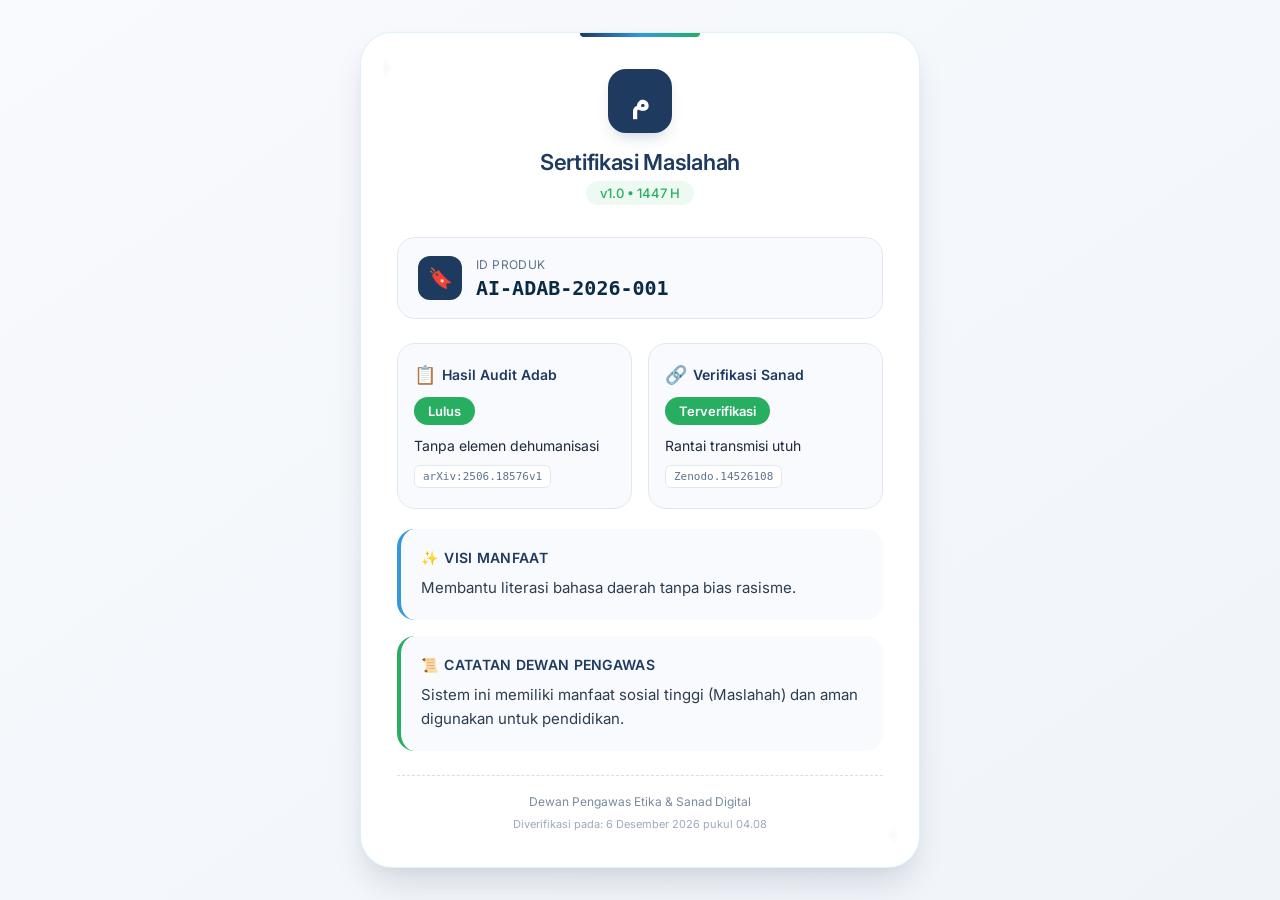
==== sertifikat/AI-ADAB-2026-001.html @ 3d68c77d "scan qr code" ====
<!DOCTYPE html>
<html lang="id">
<head>
    <meta charset="UTF-8">
    <meta name="viewport" content="width=device-width, initial-scale=1.0">
    <title>Sertifikasi Maslahah | AI-ADAB-2026-001</title>
    <link rel="preconnect" href="https://fonts.googleapis.com">
    <link rel="preconnect" href="https://fonts.gstatic.com" crossorigin>
    <link href="https://fonts.googleapis.com/css2?family=Inter:opsz,wght@14..32,400;14..32,500;14..32,600;14..32,700&display=swap" rel="stylesheet">
    <style>
        * {
            margin: 0;
            padding: 0;
            box-sizing: border-box;
        }

        body {
            font-family: 'Inter', sans-serif;
            background: linear-gradient(145deg, #f8fafd 0%, #f0f4f9 100%);
            min-height: 100vh;
            display: flex;
            align-items: center;
            justify-content: center;
            padding: 20px;
        }

        .certificate {
            max-width: 560px;
            width: 100%;
            background: white;
            border-radius: 32px;
            padding: 36px;
            box-shadow: 0 20px 35px -8px rgba(0, 30, 60, 0.15), 0 4px 12px rgba(0, 0, 0, 0.02);
            position: relative;
            border: 1px solid rgba(52, 152, 219, 0.15);
        }

        /* Garis atas dengan warna islami */
        .certificate::before {
            content: "";
            position: absolute;
            top: 0;
            left: 50%;
            transform: translateX(-50%);
            width: 120px;
            height: 4px;
            background: linear-gradient(90deg, #1e3a5f, #3498db, #27ae60);
            border-radius: 0 0 4px 4px;
        }

        .header {
            text-align: center;
            margin-bottom: 32px;
        }

        .logo {
            width: 64px;
            height: 64px;
            background: #1e3a5f;
            border-radius: 18px;
            display: flex;
            align-items: center;
            justify-content: center;
            margin: 0 auto 16px;
            color: white;
            font-size: 30px;
            font-weight: 600;
            box-shadow: 0 8px 16px -6px rgba(30, 58, 95, 0.25);
        }

        .title {
            font-size: 22px;
            font-weight: 600;
            color: #1e3a5f;
            letter-spacing: -0.3px;
            margin-bottom: 6px;
        }

        .version {
            font-size: 13px;
            color: #27ae60;
            background: rgba(39, 174, 96, 0.08);
            display: inline-block;
            padding: 4px 14px;
            border-radius: 40px;
            font-weight: 500;
        }

        /* ID Card */
        .id-card {
            background: #f8fafd;
            border-radius: 18px;
            padding: 18px 20px;
            margin-bottom: 24px;
            display: flex;
            align-items: center;
            gap: 14px;
            border: 1px solid #e1e9f0;
        }

        .id-icon {
            width: 44px;
            height: 44px;
            background: #1e3a5f;
            border-radius: 12px;
            display: flex;
            align-items: center;
            justify-content: center;
            color: white;
            font-size: 20px;
        }

        .id-label {
            font-size: 12px;
            color: #5f738c;
            text-transform: uppercase;
            letter-spacing: 0.4px;
            margin-bottom: 4px;
        }

        .id-value {
            font-size: 20px;
            font-weight: 600;
            color: #0b2a44;
            font-family: 'SF Mono', monospace;
        }

        /* Grid 2 kolom */
        .grid-2 {
            display: grid;
            grid-template-columns: 1fr 1fr;
            gap: 16px;
            margin-bottom: 20px;
        }

        .card {
            background: #f8fafd;
            border-radius: 18px;
            padding: 20px 16px;
            border: 1px solid #e1e9f0;
        }

        .card h3 {
            font-size: 14px;
            font-weight: 600;
            color: #1e3a5f;
            margin-bottom: 12px;
            display: flex;
            align-items: center;
            gap: 6px;
        }

        .card h3 span {
            font-size: 18px;
        }

        .status {
            display: inline-block;
            padding: 6px 14px;
            background: #27ae60;
            color: white;
            font-size: 13px;
            font-weight: 600;
            border-radius: 30px;
            margin-bottom: 10px;
        }

        .status.verified {
            background: #27ae60;
        }

        .detail {
            font-size: 14px;
            color: #1e293b;
            line-height: 1.5;
            margin-bottom: 8px;
        }

        .ref {
            font-size: 11px;
            color: #5f738c;
            background: white;
            padding: 4px 8px;
            border-radius: 6px;
            display: inline-block;
            font-family: monospace;
            border: 1px solid #e1e9f0;
        }

        /* Visi dan Catatan */
        .section {
            background: #f8fafd;
            border-radius: 18px;
            padding: 20px;
            margin-bottom: 16px;
            border-left: 4px solid;
        }

        .vision {
            border-left-color: #3498db;
        }

        .notes {
            border-left-color: #27ae60;
        }

        .section h3 {
            font-size: 14px;
            font-weight: 600;
            color: #1e3a5f;
            margin-bottom: 10px;
            text-transform: uppercase;
            letter-spacing: 0.3px;
            display: flex;
            align-items: center;
            gap: 6px;
        }

        .section p {
            font-size: 15px;
            color: #2c3e50;
            line-height: 1.6;
        }

        .footer {
            margin-top: 24px;
            padding-top: 18px;
            border-top: 1px dashed #d0e0f0;
            text-align: center;
        }

        .footer-text {
            font-size: 12px;
            color: #7a8b9f;
        }

        .timestamp {
            font-size: 11px;
            color: #9aabbf;
            margin-top: 8px;
        }

        /* Hiasan islami subtle */
        .islamic-pattern {
            position: absolute;
            opacity: 0.03;
            font-size: 24px;
            color: #1e3a5f;
            pointer-events: none;
            font-family: 'Times New Roman', serif;
        }

        /* Responsive */
        @media (max-width: 500px) {
            .certificate {
                padding: 24px;
            }
            
            .grid-2 {
                grid-template-columns: 1fr;
            }
            
            .id-card {
                flex-direction: column;
                text-align: center;
            }
        }
    </style>
</head>
<body>
    <div class="certificate">
        <!-- Hiasan islamic pattern -->
        <div class="islamic-pattern" style="top: 20px; left: 20px;">﴿</div>
        <div class="islamic-pattern" style="bottom: 20px; right: 20px;">﴾</div>
        
        <div class="header">
            <div class="logo">م</div>
            <div class="title">Sertifikasi Maslahah</div>
            <div class="version">v1.0 • 1447 H</div>
        </div>

        <!-- ID Produk -->
        <div class="id-card">
            <div class="id-icon">🔖</div>
            <div>
                <div class="id-label">ID Produk</div>
                <div class="id-value">AI-ADAB-2026-001</div>
            </div>
        </div>

        <!-- Hasil Audit & Verifikasi Sanad (Grid 2 kolom) -->
        <div class="grid-2">
            <!-- Hasil Audit Adab -->
            <div class="card">
                <h3>
                    <span>📋</span> Hasil Audit Adab
                </h3>
                <div class="status verified">Lulus</div>
                <div class="detail">Tanpa elemen dehumanisasi</div>
                <div class="ref">arXiv:2506.18576v1</div>
            </div>

            <!-- Verifikasi Sanad -->
            <div class="card">
                <h3>
                    <span>🔗</span> Verifikasi Sanad
                </h3>
                <div class="status verified">Terverifikasi</div>
                <div class="detail">Rantai transmisi utuh</div>
                <div class="ref">Zenodo.14526108</div>
            </div>
        </div>

        <!-- Visi Manfaat -->
        <div class="section vision">
            <h3>
                <span>✨</span> Visi Manfaat
            </h3>
            <p>Membantu literasi bahasa daerah tanpa bias rasisme.</p>
        </div>

        <!-- Catatan Dewan Pengawas -->
        <div class="section notes">
            <h3>
                <span>📜</span> Catatan Dewan Pengawas
            </h3>
            <p>Sistem ini memiliki manfaat sosial tinggi (Maslahah) dan aman digunakan untuk pendidikan.</p>
        </div>

        <!-- Footer -->
        <div class="footer">
            <div class="footer-text">Dewan Pengawas Etika & Sanad Digital</div>
            <div class="timestamp" id="timestamp"></div>
        </div>
    </div>

    <script>
        // Menampilkan waktu akses
        document.getElementById('timestamp').textContent = 
            'Diverifikasi pada: ' + new Date().toLocaleString('id-ID', {
                day: 'numeric',
                month: 'long',
                year: 'numeric',
                hour: '2-digit',
                minute: '2-digit'
            });
    </script>
</body>
</html>
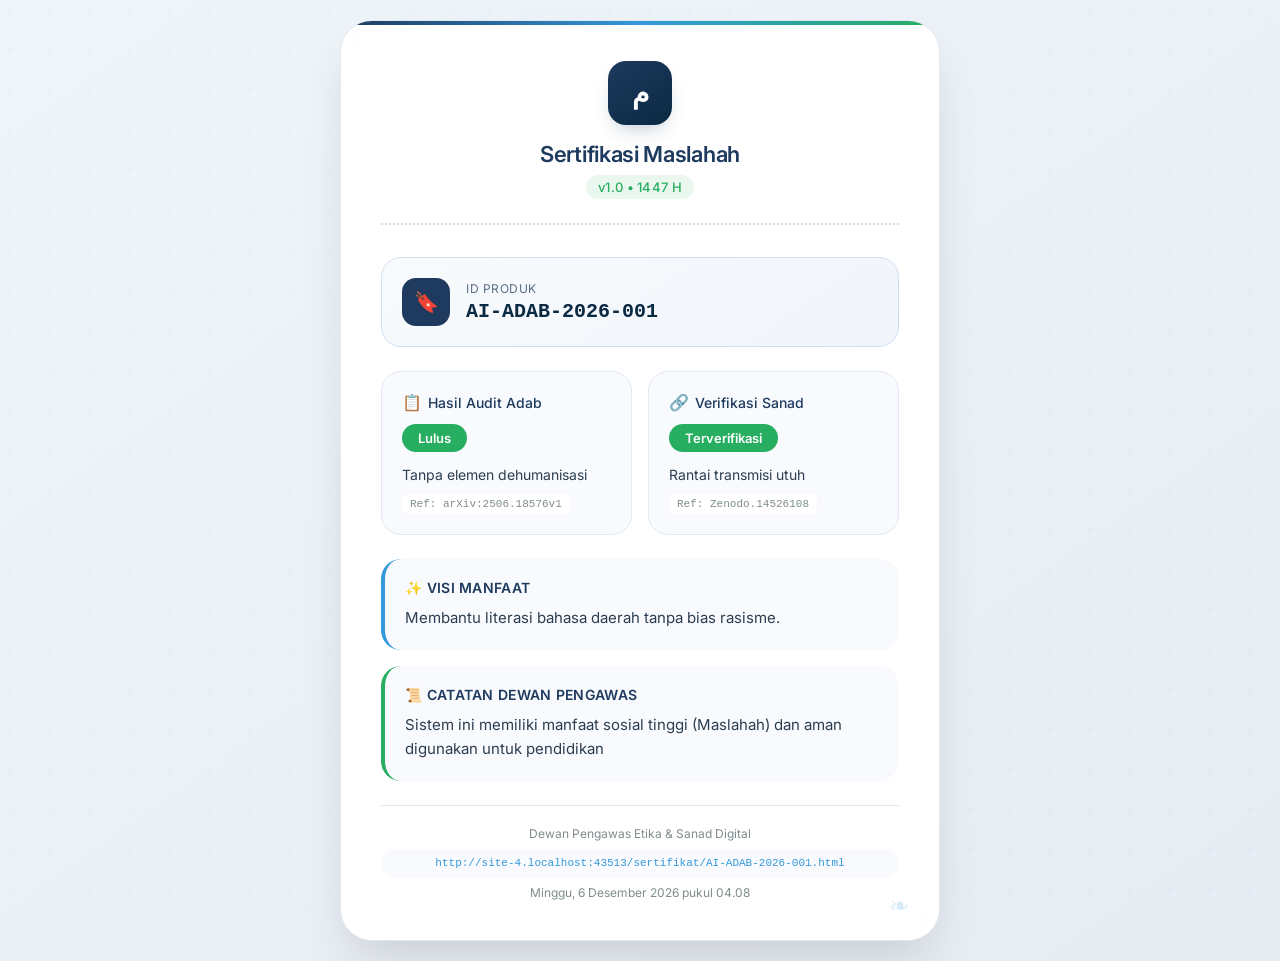
==== commit 05e19182: "add dark mode" ====
--- a/sertifikat/AI-ADAB-2026-001.html
+++ b/sertifikat/AI-ADAB-2026-001.html
@@ -3,347 +3,91 @@
 <head>
     <meta charset="UTF-8">
     <meta name="viewport" content="width=device-width, initial-scale=1.0">
-    <title>Sertifikasi Maslahah | AI-ADAB-2026-001</title>
-    <link rel="preconnect" href="https://fonts.googleapis.com">
-    <link rel="preconnect" href="https://fonts.gstatic.com" crossorigin>
-    <link href="https://fonts.googleapis.com/css2?family=Inter:opsz,wght@14..32,400;14..32,500;14..32,600;14..32,700&display=swap" rel="stylesheet">
+    <title>Sertifikat Maslahah | AI-ADAB-2026-001</title>
+    <link rel="stylesheet" href="../css/style.css">
     <style>
-        * {
-            margin: 0;
-            padding: 0;
-            box-sizing: border-box;
-        }
-
-        body {
-            font-family: 'Inter', sans-serif;
-            background: linear-gradient(145deg, #f8fafd 0%, #f0f4f9 100%);
-            min-height: 100vh;
-            display: flex;
-            align-items: center;
-            justify-content: center;
-            padding: 20px;
-        }
-
-        .certificate {
-            max-width: 560px;
-            width: 100%;
-            background: white;
-            border-radius: 32px;
-            padding: 36px;
-            box-shadow: 0 20px 35px -8px rgba(0, 30, 60, 0.15), 0 4px 12px rgba(0, 0, 0, 0.02);
-            position: relative;
-            border: 1px solid rgba(52, 152, 219, 0.15);
-        }
-
-        /* Garis atas dengan warna islami */
-        .certificate::before {
-            content: "";
-            position: absolute;
-            top: 0;
-            left: 50%;
-            transform: translateX(-50%);
-            width: 120px;
-            height: 4px;
-            background: linear-gradient(90deg, #1e3a5f, #3498db, #27ae60);
-            border-radius: 0 0 4px 4px;
-        }
-
-        .header {
-            text-align: center;
-            margin-bottom: 32px;
-        }
-
-        .logo {
-            width: 64px;
-            height: 64px;
-            background: #1e3a5f;
-            border-radius: 18px;
-            display: flex;
-            align-items: center;
-            justify-content: center;
-            margin: 0 auto 16px;
-            color: white;
-            font-size: 30px;
-            font-weight: 600;
-            box-shadow: 0 8px 16px -6px rgba(30, 58, 95, 0.25);
-        }
-
-        .title {
-            font-size: 22px;
-            font-weight: 600;
-            color: #1e3a5f;
-            letter-spacing: -0.3px;
-            margin-bottom: 6px;
-        }
-
-        .version {
-            font-size: 13px;
-            color: #27ae60;
-            background: rgba(39, 174, 96, 0.08);
-            display: inline-block;
-            padding: 4px 14px;
-            border-radius: 40px;
-            font-weight: 500;
-        }
-
-        /* ID Card */
-        .id-card {
-            background: #f8fafd;
-            border-radius: 18px;
-            padding: 18px 20px;
-            margin-bottom: 24px;
-            display: flex;
-            align-items: center;
-            gap: 14px;
-            border: 1px solid #e1e9f0;
-        }
-
-        .id-icon {
-            width: 44px;
-            height: 44px;
-            background: #1e3a5f;
-            border-radius: 12px;
-            display: flex;
-            align-items: center;
-            justify-content: center;
-            color: white;
-            font-size: 20px;
-        }
-
-        .id-label {
-            font-size: 12px;
-            color: #5f738c;
-            text-transform: uppercase;
-            letter-spacing: 0.4px;
-            margin-bottom: 4px;
-        }
-
-        .id-value {
-            font-size: 20px;
-            font-weight: 600;
-            color: #0b2a44;
-            font-family: 'SF Mono', monospace;
-        }
-
-        /* Grid 2 kolom */
-        .grid-2 {
-            display: grid;
-            grid-template-columns: 1fr 1fr;
-            gap: 16px;
-            margin-bottom: 20px;
-        }
-
-        .card {
-            background: #f8fafd;
-            border-radius: 18px;
-            padding: 20px 16px;
-            border: 1px solid #e1e9f0;
-        }
-
-        .card h3 {
-            font-size: 14px;
-            font-weight: 600;
-            color: #1e3a5f;
-            margin-bottom: 12px;
-            display: flex;
-            align-items: center;
-            gap: 6px;
-        }
-
-        .card h3 span {
-            font-size: 18px;
-        }
-
-        .status {
-            display: inline-block;
-            padding: 6px 14px;
-            background: #27ae60;
-            color: white;
-            font-size: 13px;
-            font-weight: 600;
-            border-radius: 30px;
-            margin-bottom: 10px;
-        }
-
-        .status.verified {
-            background: #27ae60;
-        }
-
-        .detail {
-            font-size: 14px;
-            color: #1e293b;
-            line-height: 1.5;
-            margin-bottom: 8px;
-        }
-
-        .ref {
-            font-size: 11px;
-            color: #5f738c;
-            background: white;
-            padding: 4px 8px;
-            border-radius: 6px;
-            display: inline-block;
-            font-family: monospace;
-            border: 1px solid #e1e9f0;
-        }
-
-        /* Visi dan Catatan */
-        .section {
-            background: #f8fafd;
-            border-radius: 18px;
-            padding: 20px;
-            margin-bottom: 16px;
-            border-left: 4px solid;
-        }
-
-        .vision {
-            border-left-color: #3498db;
-        }
-
-        .notes {
-            border-left-color: #27ae60;
-        }
-
-        .section h3 {
-            font-size: 14px;
-            font-weight: 600;
-            color: #1e3a5f;
-            margin-bottom: 10px;
-            text-transform: uppercase;
-            letter-spacing: 0.3px;
-            display: flex;
-            align-items: center;
-            gap: 6px;
-        }
-
-        .section p {
-            font-size: 15px;
-            color: #2c3e50;
-            line-height: 1.6;
-        }
-
-        .footer {
-            margin-top: 24px;
-            padding-top: 18px;
-            border-top: 1px dashed #d0e0f0;
-            text-align: center;
-        }
-
-        .footer-text {
-            font-size: 12px;
-            color: #7a8b9f;
-        }
-
-        .timestamp {
-            font-size: 11px;
-            color: #9aabbf;
-            margin-top: 8px;
-        }
-
-        /* Hiasan islami subtle */
-        .islamic-pattern {
-            position: absolute;
-            opacity: 0.03;
-            font-size: 24px;
-            color: #1e3a5f;
-            pointer-events: none;
-            font-family: 'Times New Roman', serif;
-        }
-
-        /* Responsive */
-        @media (max-width: 500px) {
-            .certificate {
-                padding: 24px;
-            }
-            
-            .grid-2 {
-                grid-template-columns: 1fr;
-            }
-            
-            .id-card {
-                flex-direction: column;
-                text-align: center;
-            }
-        }
+        /* Font Inter dari Google Fonts */
+        @import url('https://fonts.googleapis.com/css2?family=Inter:wght@400;500;600;700&display=swap');
     </style>
 </head>
 <body>
-    <div class="certificate">
-        <!-- Hiasan islamic pattern -->
-        <div class="islamic-pattern" style="top: 20px; left: 20px;">﴿</div>
-        <div class="islamic-pattern" style="bottom: 20px; right: 20px;">﴾</div>
+    <div class="certificate-container">
+        <!-- Islamic Pattern (very subtle) -->
+        <div class="islamic-pattern" style="top: 10px; left: 10px;">✧</div>
+        <div class="islamic-pattern" style="bottom: 10px; right: 10px;">✧</div>
         
-        <div class="header">
+        <div class="certificate-header">
             <div class="logo">م</div>
-            <div class="title">Sertifikasi Maslahah</div>
+            <h1>Sertifikasi Maslahah</h1>
             <div class="version">v1.0 • 1447 H</div>
         </div>
 
-        <!-- ID Produk -->
+        <!-- ID Card -->
         <div class="id-card">
             <div class="id-icon">🔖</div>
-            <div>
+            <div class="id-details">
                 <div class="id-label">ID Produk</div>
                 <div class="id-value">AI-ADAB-2026-001</div>
             </div>
         </div>
 
-        <!-- Hasil Audit & Verifikasi Sanad (Grid 2 kolom) -->
-        <div class="grid-2">
-            <!-- Hasil Audit Adab -->
-            <div class="card">
-                <h3>
-                    <span>📋</span> Hasil Audit Adab
-                </h3>
-                <div class="status verified">Lulus</div>
-                <div class="detail">Tanpa elemen dehumanisasi</div>
-                <div class="ref">arXiv:2506.18576v1</div>
+        <!-- Results Grid -->
+        <div class="results-grid">
+            <!-- Audit Adab -->
+            <div class="result-card">
+                <h3><i>📋</i> Hasil Audit Adab</h3>
+                <div class="status-badge">Lulus</div>
+                <div class="detail-text">Tanpa elemen dehumanisasi</div>
+                <div class="reference">Ref: arXiv:2506.18576v1</div>
             </div>
 
             <!-- Verifikasi Sanad -->
-            <div class="card">
-                <h3>
-                    <span>🔗</span> Verifikasi Sanad
-                </h3>
-                <div class="status verified">Terverifikasi</div>
-                <div class="detail">Rantai transmisi utuh</div>
-                <div class="ref">Zenodo.14526108</div>
+            <div class="result-card">
+                <h3><i>🔗</i> Verifikasi Sanad</h3>
+                <div class="status-badge verified">Terverifikasi</div>
+                <div class="detail-text">Rantai transmisi utuh</div>
+                <div class="reference">Ref: Zenodo.14526108</div>
             </div>
         </div>
 
         <!-- Visi Manfaat -->
-        <div class="section vision">
-            <h3>
-                <span>✨</span> Visi Manfaat
-            </h3>
+        <div class="vision-section">
+            <h3>✨ Visi Manfaat</h3>
             <p>Membantu literasi bahasa daerah tanpa bias rasisme.</p>
         </div>
 
         <!-- Catatan Dewan Pengawas -->
-        <div class="section notes">
-            <h3>
-                <span>📜</span> Catatan Dewan Pengawas
-            </h3>
-            <p>Sistem ini memiliki manfaat sosial tinggi (Maslahah) dan aman digunakan untuk pendidikan.</p>
+        <div class="notes-section">
+            <h3>📜 Catatan Dewan Pengawas</h3>
+            <p>Sistem ini memiliki manfaat sosial tinggi (Maslahah) dan aman digunakan untuk pendidikan</p>
         </div>
 
-        <!-- Footer -->
-        <div class="footer">
-            <div class="footer-text">Dewan Pengawas Etika & Sanad Digital</div>
-            <div class="timestamp" id="timestamp"></div>
+        <!-- Footer dengan Verifikasi -->
+        <div class="certificate-footer">
+            <div>Dewan Pengawas Etika & Sanad Digital</div>
+            <div class="verification-url" id="current-url"></div>
+            <div id="access-time" style="margin-top: 8px;"></div>
         </div>
     </div>
 
     <script>
-        // Menampilkan waktu akses
-        document.getElementById('timestamp').textContent = 
-            'Diverifikasi pada: ' + new Date().toLocaleString('id-ID', {
-                day: 'numeric',
-                month: 'long',
-                year: 'numeric',
-                hour: '2-digit',
-                minute: '2-digit'
-            });
+        // Menampilkan URL verifikasi dan waktu akses
+        document.getElementById('current-url').textContent = window.location.href;
+        document.getElementById('access-time').textContent = new Date().toLocaleString('id-ID', { 
+            weekday: 'long', 
+            year: 'numeric', 
+            month: 'long', 
+            day: 'numeric',
+            hour: '2-digit',
+            minute: '2-digit'
+        });
+        
+        // Tambahkan efek fade in
+        document.body.style.opacity = '0';
+        window.onload = function() {
+            document.body.style.transition = 'opacity 0.5s ease';
+            document.body.style.opacity = '1';
+        };
     </script>
 </body>
 </html>
--- a/css/style.css
+++ b/css/style.css
@@ -0,0 +1,464 @@
+* {
+    margin: 0;
+    padding: 0;
+    box-sizing: border-box;
+    font-family: 'Inter', -apple-system, BlinkMacSystemFont, 'Segoe UI', Roboto, sans-serif;
+}
+
+body {
+    background: linear-gradient(145deg, #f0f5fa 0%, #e6ecf3 100%);
+    min-height: 100vh;
+    display: flex;
+    align-items: center;
+    justify-content: center;
+    padding: 20px;
+}
+
+/* Islamic Pattern Overlay (sangat subtle) */
+body::before {
+    content: "";
+    position: fixed;
+    top: 0;
+    left: 0;
+    right: 0;
+    bottom: 0;
+    background-image: radial-gradient(circle at 25% 25%, rgba(52, 152, 219, 0.03) 2px, transparent 2px);
+    background-size: 40px 40px;
+    pointer-events: none;
+    z-index: 0;
+}
+
+.container, .certificate-container {
+    position: relative;
+    z-index: 1;
+}
+
+.container {
+    max-width: 500px;
+    width: 100%;
+    margin: 0 auto;
+    background: rgba(255, 255, 255, 0.95);
+    backdrop-filter: blur(10px);
+    border-radius: 32px;
+    padding: 40px;
+    box-shadow: 0 20px 40px rgba(0, 35, 70, 0.08), 0 8px 20px rgba(0, 0, 0, 0.02);
+    border: 1px solid rgba(52, 152, 219, 0.15);
+}
+
+/* Header dengan sentuhan islami */
+header {
+    text-align: center;
+    margin-bottom: 40px;
+    position: relative;
+}
+
+header h1 {
+    color: #0a2942;
+    font-size: 26px;
+    font-weight: 600;
+    letter-spacing: -0.5px;
+    margin-bottom: 8px;
+}
+
+header h1 span {
+    color: #27ae60;
+    font-weight: 500;
+}
+
+header p {
+    color: #5a6e85;
+    font-size: 14px;
+    font-weight: 400;
+    position: relative;
+    display: inline-block;
+    padding: 0 20px;
+}
+
+header p::before,
+header p::after {
+    content: "◈";
+    color: #3498db;
+    font-size: 12px;
+    opacity: 0.5;
+    margin: 0 10px;
+}
+
+/* Search Box */
+.search-box {
+    margin-bottom: 40px;
+}
+
+.search-box label {
+    display: block;
+    color: #1e3a5f;
+    font-size: 13px;
+    font-weight: 500;
+    text-transform: uppercase;
+    letter-spacing: 0.5px;
+    margin-bottom: 10px;
+}
+
+.input-group {
+    display: flex;
+    gap: 8px;
+}
+
+.input-group input {
+    flex: 1;
+    padding: 16px 20px;
+    background: #f8fafd;
+    border: 1.5px solid #e1e9f0;
+    border-radius: 16px;
+    font-size: 15px;
+    color: #1e293b;
+    transition: all 0.2s;
+}
+
+.input-group input:focus {
+    outline: none;
+    border-color: #3498db;
+    background: #ffffff;
+    box-shadow: 0 0 0 4px rgba(52, 152, 219, 0.1);
+}
+
+.input-group button {
+    padding: 16px 24px;
+    background: #1e3a5f;
+    color: white;
+    border: none;
+    border-radius: 16px;
+    font-size: 15px;
+    font-weight: 500;
+    cursor: pointer;
+    transition: all 0.2s;
+    white-space: nowrap;
+}
+
+.input-group button:hover {
+    background: #0a2942;
+    transform: translateY(-1px);
+    box-shadow: 0 8px 16px rgba(26, 67, 113, 0.15);
+}
+
+/* Info Panel Minimal */
+.info-panel {
+    background: #f8fafd;
+    border-radius: 24px;
+    padding: 24px;
+    border: 1px solid rgba(52, 152, 219, 0.1);
+}
+
+.info-panel h3 {
+    color: #1e3a5f;
+    font-size: 16px;
+    font-weight: 600;
+    margin-bottom: 16px;
+    display: flex;
+    align-items: center;
+    gap: 8px;
+}
+
+.info-panel h3::before {
+    content: "●";
+    color: #27ae60;
+    font-size: 12px;
+}
+
+.info-panel ul {
+    list-style: none;
+}
+
+.info-panel li {
+    color: #3a5670;
+    font-size: 14px;
+    padding: 8px 0;
+    display: flex;
+    align-items: center;
+    gap: 10px;
+    border-bottom: 1px dashed rgba(52, 152, 219, 0.1);
+}
+
+.info-panel li:last-child {
+    border-bottom: none;
+}
+
+.info-panel li::before {
+    content: "✓";
+    color: #27ae60;
+    font-weight: bold;
+    font-size: 14px;
+}
+
+/* Certificate Styles - Minimalist Islamic */
+.certificate-container {
+    max-width: 600px;
+    width: 100%;
+    margin: 0 auto;
+    background: #ffffff;
+    border-radius: 32px;
+    padding: 40px;
+    box-shadow: 0 25px 50px -12px rgba(0, 0, 0, 0.15);
+    border: 1px solid #e1e9f0;
+    position: relative;
+    overflow: hidden;
+}
+
+/* Islamic border pattern */
+.certificate-container::before {
+    content: "";
+    position: absolute;
+    top: 0;
+    left: 0;
+    right: 0;
+    height: 4px;
+    background: linear-gradient(90deg, #1e3a5f 0%, #3498db 50%, #27ae60 100%);
+}
+
+.certificate-container::after {
+    content: "❧";
+    position: absolute;
+    bottom: 20px;
+    right: 30px;
+    font-size: 24px;
+    color: #3498db;
+    opacity: 0.2;
+    font-family: serif;
+}
+
+.certificate-header {
+    text-align: center;
+    margin-bottom: 32px;
+    padding-bottom: 24px;
+    border-bottom: 2px dotted #d0e0f0;
+    position: relative;
+}
+
+.logo {
+    width: 64px;
+    height: 64px;
+    background: linear-gradient(145deg, #1e3a5f, #0a2942);
+    border-radius: 18px;
+    display: flex;
+    align-items: center;
+    justify-content: center;
+    margin: 0 auto 16px;
+    color: white;
+    font-size: 28px;
+    font-weight: bold;
+    box-shadow: 0 10px 20px -8px rgba(26, 67, 113, 0.3);
+}
+
+.certificate-header h1 {
+    color: #1e3a5f;
+    font-size: 22px;
+    font-weight: 600;
+    letter-spacing: -0.3px;
+    margin-bottom: 8px;
+}
+
+.certificate-header .version {
+    color: #27ae60;
+    font-size: 13px;
+    font-weight: 500;
+    background: rgba(39, 174, 96, 0.1);
+    display: inline-block;
+    padding: 4px 12px;
+    border-radius: 50px;
+    letter-spacing: 0.3px;
+}
+
+/* ID Card Style */
+.id-card {
+    background: linear-gradient(145deg, #f8fafd, #f0f5fa);
+    border-radius: 20px;
+    padding: 20px;
+    margin-bottom: 24px;
+    border: 1px solid #d0e0f0;
+    display: flex;
+    align-items: center;
+    gap: 16px;
+}
+
+.id-icon {
+    width: 48px;
+    height: 48px;
+    background: #1e3a5f;
+    border-radius: 14px;
+    display: flex;
+    align-items: center;
+    justify-content: center;
+    color: white;
+    font-size: 20px;
+}
+
+.id-details {
+    flex: 1;
+}
+
+.id-label {
+    color: #5a6e85;
+    font-size: 12px;
+    text-transform: uppercase;
+    letter-spacing: 0.5px;
+    margin-bottom: 4px;
+}
+
+.id-value {
+    color: #0a2942;
+    font-size: 20px;
+    font-weight: 600;
+    font-family: 'SF Mono', 'Monaco', monospace;
+}
+
+/* Grid Results */
+.results-grid {
+    display: grid;
+    grid-template-columns: 1fr 1fr;
+    gap: 16px;
+    margin-bottom: 24px;
+}
+
+.result-card {
+    background: #f8fafd;
+    border-radius: 20px;
+    padding: 20px;
+    border: 1px solid #e1e9f0;
+    transition: transform 0.2s;
+}
+
+.result-card:hover {
+    transform: translateY(-2px);
+    border-color: #3498db;
+}
+
+.result-card h3 {
+    color: #1e3a5f;
+    font-size: 14px;
+    font-weight: 500;
+    margin-bottom: 12px;
+    display: flex;
+    align-items: center;
+    gap: 6px;
+}
+
+.result-card h3 i {
+    color: #3498db;
+    font-style: normal;
+    font-size: 16px;
+}
+
+.status-badge {
+    display: inline-block;
+    padding: 6px 16px;
+    border-radius: 50px;
+    font-size: 13px;
+    font-weight: 600;
+    margin-bottom: 12px;
+    background: #27ae60;
+    color: white;
+}
+
+.status-badge.verified {
+    background: #27ae60;
+}
+
+.detail-text {
+    color: #2c3e50;
+    font-size: 14px;
+    line-height: 1.5;
+    margin-bottom: 6px;
+}
+
+.reference {
+    color: #7f8c8d;
+    font-size: 11px;
+    font-family: monospace;
+    background: white;
+    padding: 4px 8px;
+    border-radius: 6px;
+    display: inline-block;
+}
+
+/* Vision & Notes */
+.vision-section, .notes-section {
+    background: #f8fafd;
+    border-radius: 20px;
+    padding: 20px;
+    margin-bottom: 16px;
+    border-left: 4px solid;
+}
+
+.vision-section {
+    border-left-color: #3498db;
+}
+
+.notes-section {
+    border-left-color: #27ae60;
+}
+
+.vision-section h3, .notes-section h3 {
+    color: #1e3a5f;
+    font-size: 14px;
+    font-weight: 600;
+    margin-bottom: 10px;
+    text-transform: uppercase;
+    letter-spacing: 0.3px;
+}
+
+.vision-section p, .notes-section p {
+    color: #2c3e50;
+    font-size: 15px;
+    line-height: 1.6;
+}
+
+/* Footer */
+.certificate-footer {
+    margin-top: 24px;
+    padding-top: 20px;
+    border-top: 1px solid #e1e9f0;
+    text-align: center;
+    color: #7f8c8d;
+    font-size: 12px;
+}
+
+.verification-url {
+    background: #f8fafd;
+    padding: 8px 12px;
+    border-radius: 12px;
+    font-family: monospace;
+    font-size: 11px;
+    color: #3498db;
+    margin: 8px 0;
+    word-break: break-all;
+}
+
+/* Pattern decoration */
+.islamic-pattern {
+    position: absolute;
+    opacity: 0.02;
+    pointer-events: none;
+}
+
+/* Responsive */
+@media (max-width: 640px) {
+    .container, .certificate-container {
+        padding: 24px;
+    }
+    
+    .results-grid {
+        grid-template-columns: 1fr;
+    }
+    
+    .id-card {
+        flex-direction: column;
+        text-align: center;
+    }
+    
+    .input-group {
+        flex-direction: column;
+    }
+    
+    .input-group button {
+        width: 100%;
+    }
+}
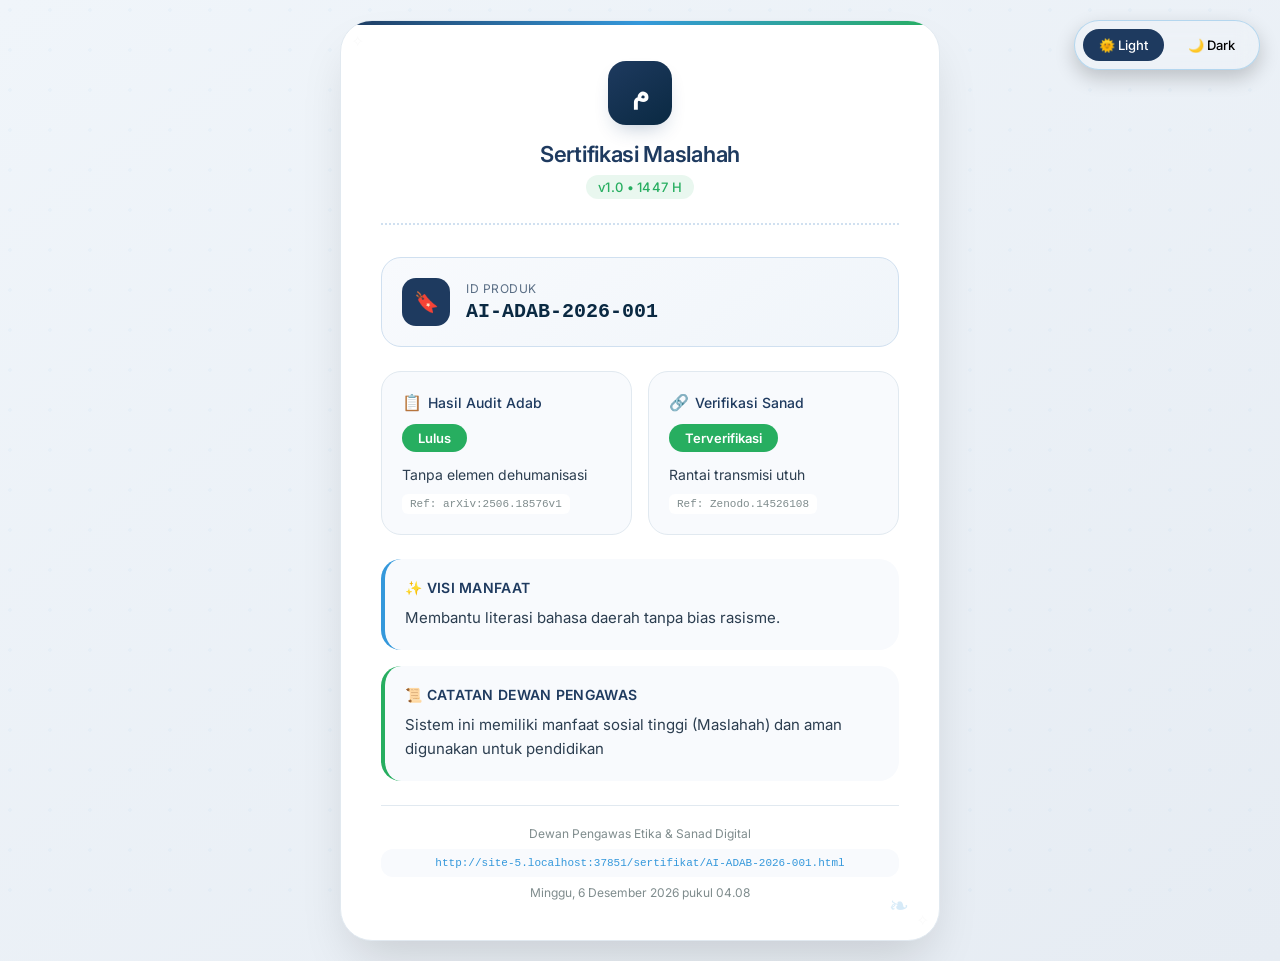
==== commit acd0d98e: "modfiy dark mode" ====
--- a/sertifikat/AI-ADAB-2026-001.html
+++ b/sertifikat/AI-ADAB-2026-001.html
@@ -4,15 +4,62 @@
     <meta charset="UTF-8">
     <meta name="viewport" content="width=device-width, initial-scale=1.0">
     <title>Sertifikat Maslahah | AI-ADAB-2026-001</title>
-    <link rel="stylesheet" href="../css/style.css">
+    <link id="theme-style" rel="stylesheet" href="../css/style.css">
     <style>
-        /* Font Inter dari Google Fonts */
-        @import url('https://fonts.googleapis.com/css2?family=Inter:wght@400;500;600;700&display=swap');
+        @import url('https://fonts.googleapis.com/css2?family=Inter:wght@400;500;600;700&family=Scheherazade:wght@400;700&display=swap');
+        
+        /* Theme Toggle Button */
+        .theme-toggle {
+            position: fixed;
+            top: 20px;
+            right: 20px;
+            z-index: 1000;
+            background: rgba(255, 255, 255, 0.1);
+            backdrop-filter: blur(10px);
+            border: 1px solid rgba(52, 152, 219, 0.3);
+            border-radius: 50px;
+            padding: 8px;
+            display: flex;
+            gap: 8px;
+            box-shadow: 0 8px 20px rgba(0, 0, 0, 0.2);
+        }
+
+        .theme-btn {
+            padding: 8px 16px;
+            border: none;
+            border-radius: 40px;
+            cursor: pointer;
+            font-size: 13px;
+            font-weight: 500;
+            transition: all 0.3s;
+            background: transparent;
+            color: inherit;
+        }
+
+        body.light-mode .theme-btn.light {
+            background: #1e3a5f;
+            color: white;
+        }
+
+        body.dark-mode .theme-btn.dark {
+            background: #1e3a5f;
+            color: white;
+        }
+
+        body {
+            transition: background 0.3s ease;
+        }
     </style>
 </head>
-<body>
+<body class="light-mode">
+    <!-- Theme Toggle Button -->
+    <div class="theme-toggle">
+        <button class="theme-btn light" onclick="setTheme('light')">🌞 Light</button>
+        <button class="theme-btn dark" onclick="setTheme('dark')">🌙 Dark</button>
+    </div>
+
     <div class="certificate-container">
-        <!-- Islamic Pattern (very subtle) -->
+        <!-- Islamic Pattern -->
         <div class="islamic-pattern" style="top: 10px; left: 10px;">✧</div>
         <div class="islamic-pattern" style="bottom: 10px; right: 10px;">✧</div>
         
@@ -62,7 +109,7 @@
             <p>Sistem ini memiliki manfaat sosial tinggi (Maslahah) dan aman digunakan untuk pendidikan</p>
         </div>
 
-        <!-- Footer dengan Verifikasi -->
+        <!-- Footer -->
         <div class="certificate-footer">
             <div>Dewan Pengawas Etika & Sanad Digital</div>
             <div class="verification-url" id="current-url"></div>
@@ -71,7 +118,29 @@
     </div>
 
     <script>
-        // Menampilkan URL verifikasi dan waktu akses
+        // Fungsi untuk mengganti tema
+        function setTheme(theme) {
+            const body = document.body;
+            const themeStyle = document.getElementById('theme-style');
+            
+            if (theme === 'dark') {
+                body.classList.remove('light-mode');
+                body.classList.add('dark-mode');
+                themeStyle.href = '../css/style-dark.css';
+                localStorage.setItem('theme', 'dark');
+            } else {
+                body.classList.remove('dark-mode');
+                body.classList.add('light-mode');
+                themeStyle.href = '../css/style.css';
+                localStorage.setItem('theme', 'light');
+            }
+        }
+
+        // Cek preferensi tema yang tersimpan
+        const savedTheme = localStorage.getItem('theme') || 'light';
+        setTheme(savedTheme);
+
+        // Menampilkan URL dan waktu akses
         document.getElementById('current-url').textContent = window.location.href;
         document.getElementById('access-time').textContent = new Date().toLocaleString('id-ID', { 
             weekday: 'long', 
@@ -82,7 +151,7 @@
             minute: '2-digit'
         });
         
-        // Tambahkan efek fade in
+        // Efek fade in
         document.body.style.opacity = '0';
         window.onload = function() {
             document.body.style.transition = 'opacity 0.5s ease';
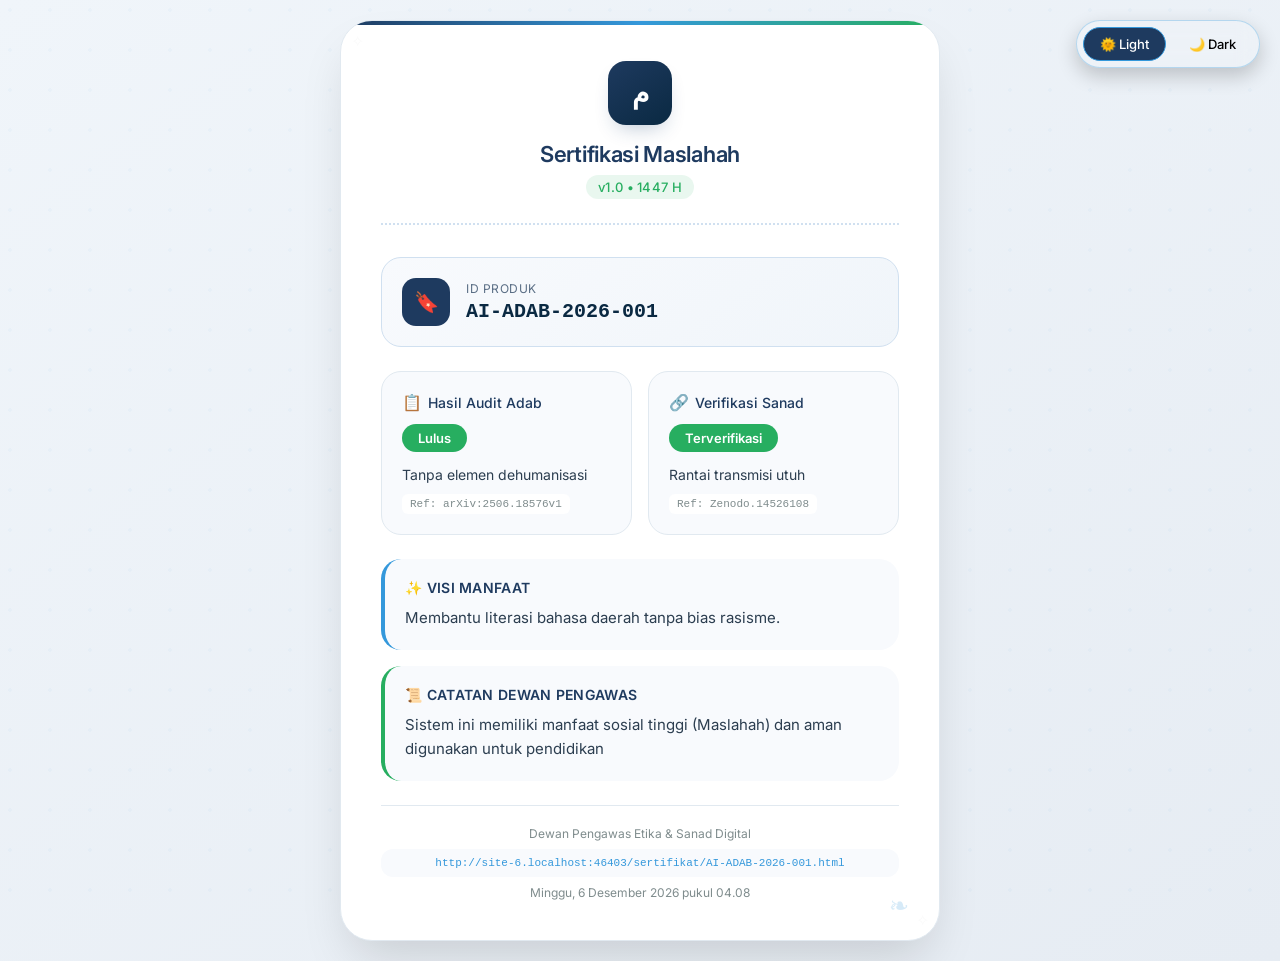
==== commit e9378923: "modify" ====
--- a/sertifikat/AI-ADAB-2026-001.html
+++ b/sertifikat/AI-ADAB-2026-001.html
@@ -4,6 +4,7 @@
     <meta charset="UTF-8">
     <meta name="viewport" content="width=device-width, initial-scale=1.0">
     <title>Sertifikat Maslahah | AI-ADAB-2026-001</title>
+    <!-- Default light mode, tapi nanti di-override oleh JavaScript -->
     <link id="theme-style" rel="stylesheet" href="../css/style.css">
     <style>
         @import url('https://fonts.googleapis.com/css2?family=Inter:wght@400;500;600;700&family=Scheherazade:wght@400;700&display=swap');
@@ -18,9 +19,9 @@
             backdrop-filter: blur(10px);
             border: 1px solid rgba(52, 152, 219, 0.3);
             border-radius: 50px;
-            padding: 8px;
+            padding: 6px;
             display: flex;
-            gap: 8px;
+            gap: 6px;
             box-shadow: 0 8px 20px rgba(0, 0, 0, 0.2);
         }
 
@@ -34,23 +35,36 @@
             transition: all 0.3s;
             background: transparent;
             color: inherit;
-        }
-
+            border: 1px solid transparent;
+        }
+
+        /* Style untuk light mode */
         body.light-mode .theme-btn.light {
             background: #1e3a5f;
             color: white;
-        }
-
+            border-color: #3498db;
+        }
+
+        /* Style untuk dark mode */
         body.dark-mode .theme-btn.dark {
             background: #1e3a5f;
             color: white;
+            border-color: #3498db;
         }
 
         body {
-            transition: background 0.3s ease;
+            transition: background-color 0.3s ease, color 0.3s ease;
+        }
+
+        /* Force override sistem dark mode */
+        @media (prefers-color-scheme: dark) {
+            body.light-mode {
+                background: linear-gradient(145deg, #f0f5fa 0%, #e6ecf3 100%);
+            }
         }
     </style>
 </head>
+<!-- Awalnya light mode, tapi nanti diubah JS sesuai localStorage -->
 <body class="light-mode">
     <!-- Theme Toggle Button -->
     <div class="theme-toggle">
@@ -118,27 +132,51 @@
     </div>
 
     <script>
-        // Fungsi untuk mengganti tema
+        // Fungsi untuk mengganti tema - MENGABAIKAN SISTEM DARK MODE
         function setTheme(theme) {
             const body = document.body;
             const themeStyle = document.getElementById('theme-style');
             
+            // Hapus class theme lama
+            body.classList.remove('light-mode', 'dark-mode');
+            
             if (theme === 'dark') {
-                body.classList.remove('light-mode');
+                // Mode DARK
                 body.classList.add('dark-mode');
                 themeStyle.href = '../css/style-dark.css';
                 localStorage.setItem('theme', 'dark');
+                console.log('Theme changed to DARK (user preference)');
             } else {
-                body.classList.remove('dark-mode');
+                // Mode LIGHT (default)
                 body.classList.add('light-mode');
                 themeStyle.href = '../css/style.css';
                 localStorage.setItem('theme', 'light');
+                console.log('Theme changed to LIGHT (user preference)');
             }
         }
 
-        // Cek preferensi tema yang tersimpan
-        const savedTheme = localStorage.getItem('theme') || 'light';
-        setTheme(savedTheme);
+        // Fungsi untuk memuat tema - PRIORITAS: localStorage > Light Mode (default)
+        function loadTheme() {
+            // Ambil preferensi dari localStorage
+            const savedTheme = localStorage.getItem('theme');
+            
+            console.log('Loading theme - Saved theme:', savedTheme);
+            console.log('System preference:', window.matchMedia('(prefers-color-scheme: dark)').matches ? 'Dark' : 'Light');
+            
+            // PRIORITAS 1: Jika ada di localStorage, gunakan itu
+            if (savedTheme === 'dark') {
+                setTheme('dark');
+            } else if (savedTheme === 'light') {
+                setTheme('light');
+            } else {
+                // PRIORITAS 2: Jika tidak ada di localStorage, gunakan LIGHT MODE (default)
+                // INI YANG MEMBUAT TIDAK MENGIKUTI SISTEM
+                setTheme('light');
+            }
+        }
+
+        // Jalankan saat halaman dimuat
+        loadTheme();
 
         // Menampilkan URL dan waktu akses
         document.getElementById('current-url').textContent = window.location.href;
@@ -157,6 +195,9 @@
             document.body.style.transition = 'opacity 0.5s ease';
             document.body.style.opacity = '1';
         };
+
+        // Optional: Tampilkan status theme di console untuk debugging
+        console.log('Current theme:', document.body.classList.contains('dark-mode') ? 'Dark' : 'Light');
     </script>
 </body>
 </html>
